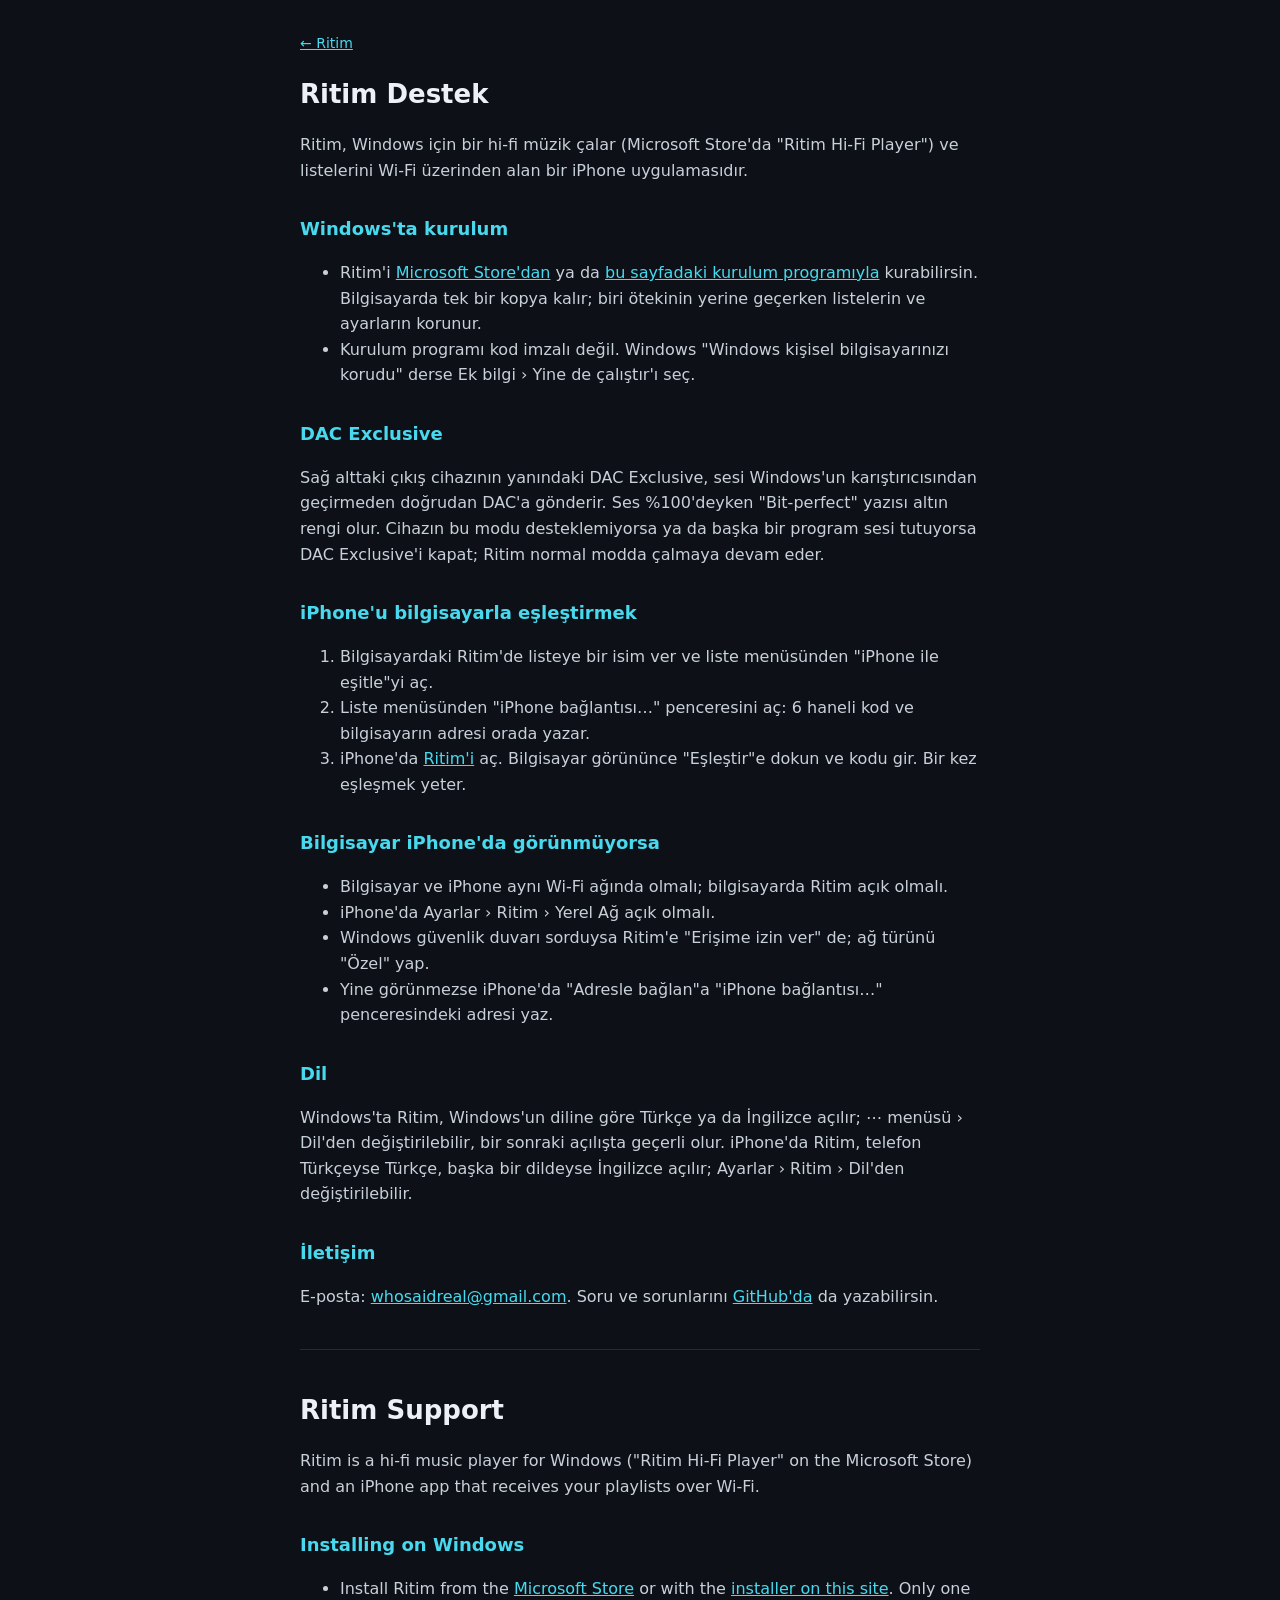
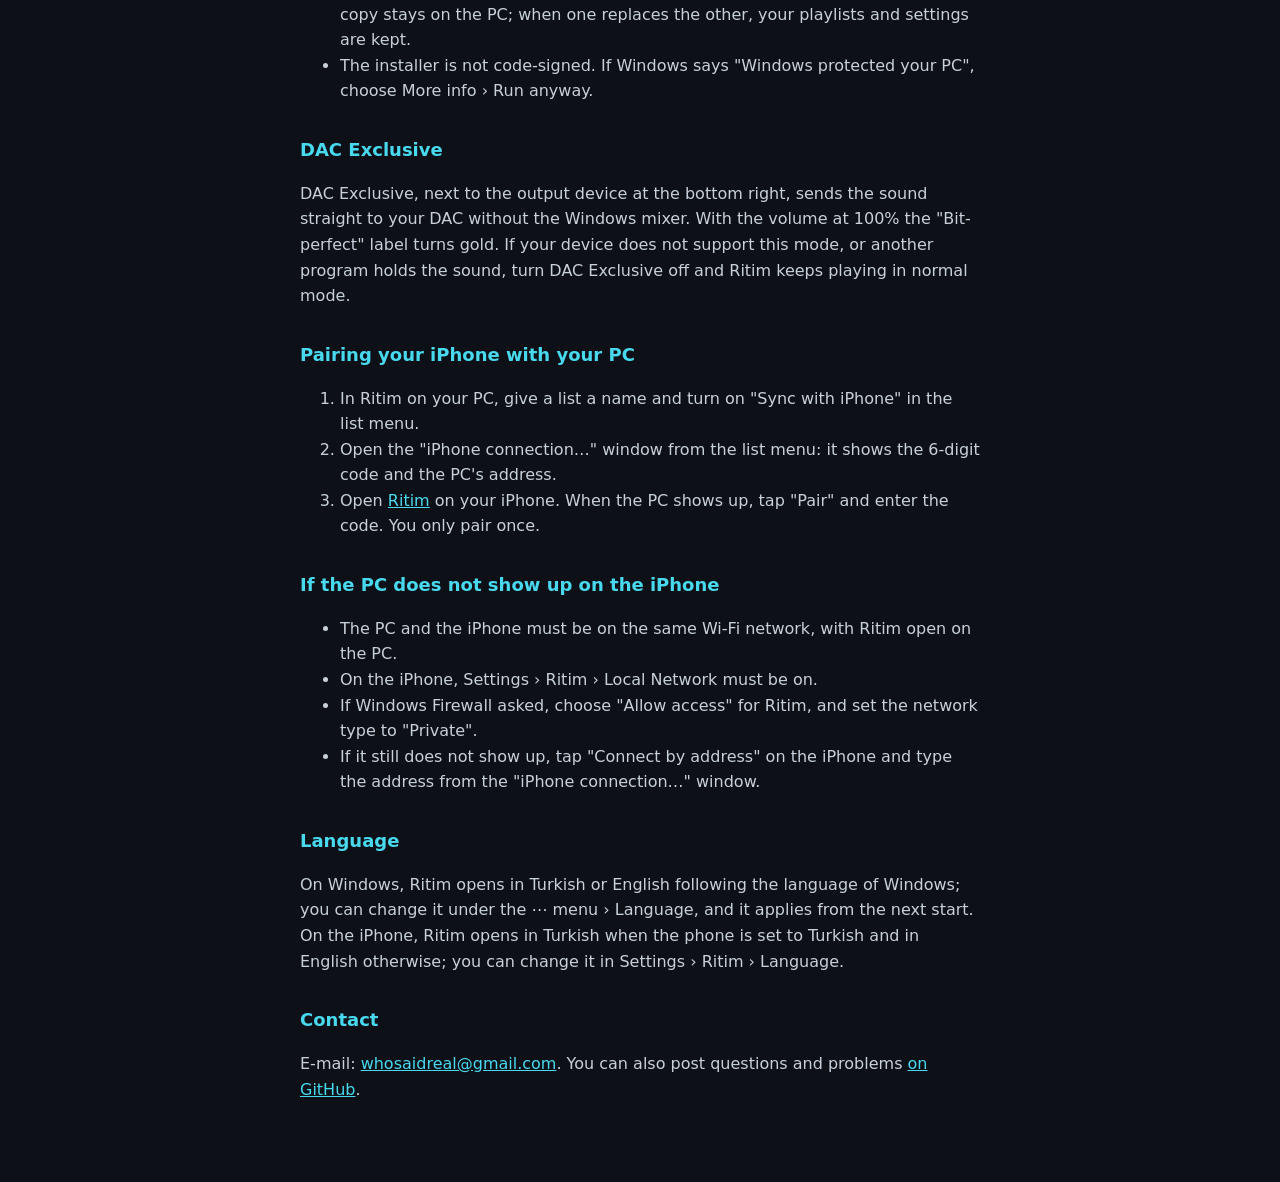
==== destek.html @ 0b858e05 "Ritim: giriş sayfası, destek, gizlilik" ====
<!doctype html>
<html lang="tr">
<head>
<meta charset="utf-8">
<meta name="viewport" content="width=device-width, initial-scale=1">
<title>Ritim Destek</title>
<style>
  body { margin: 0; background: #0d1117; color: #edf1f6; font: 16px/1.6 "Segoe UI", system-ui, sans-serif; }
  main { max-width: 680px; margin: 0 auto; padding: 32px 16px 64px; }
  h1 { font-size: 26px; margin: 0 0 4px; }
  h2 { font-size: 18px; margin: 32px 0 8px; color: #48d9ee; }
  p, li { color: #c8d0da; }
  hr { border: 0; border-top: 1px solid #222b38; margin: 40px 0; }
  a { color: #48d9ee; }
  .ust { margin: 0 0 20px; font-size: 14px; }
</style>
</head>
<body>
<main>
  <p class="ust"><a href="./">← Ritim</a></p>
  <h1>Ritim Destek</h1>
  <p>Ritim, Windows için bir hi-fi müzik çalar (Microsoft Store'da "Ritim Hi-Fi Player") ve listelerini Wi-Fi üzerinden alan bir iPhone uygulamasıdır.</p>

  <h2>Windows'ta kurulum</h2>
  <ul>
    <li>Ritim'i <a href="https://apps.microsoft.com/detail/9NR2T597168G">Microsoft Store'dan</a> ya da <a href="./">bu sayfadaki kurulum programıyla</a> kurabilirsin. Bilgisayarda tek bir kopya kalır; biri ötekinin yerine geçerken listelerin ve ayarların korunur.</li>
    <li>Kurulum programı kod imzalı değil. Windows "Windows kişisel bilgisayarınızı korudu" derse Ek bilgi › Yine de çalıştır'ı seç.</li>
  </ul>

  <h2>DAC Exclusive</h2>
  <p>Sağ alttaki çıkış cihazının yanındaki DAC Exclusive, sesi Windows'un karıştırıcısından geçirmeden doğrudan DAC'a gönderir. Ses %100'deyken "Bit-perfect" yazısı altın rengi olur. Cihazın bu modu desteklemiyorsa ya da başka bir program sesi tutuyorsa DAC Exclusive'i kapat; Ritim normal modda çalmaya devam eder.</p>

  <h2>iPhone'u bilgisayarla eşleştirmek</h2>
  <ol>
    <li>Bilgisayardaki Ritim'de listeye bir isim ver ve liste menüsünden "iPhone ile eşitle"yi aç.</li>
    <li>Liste menüsünden "iPhone bağlantısı…" penceresini aç: 6 haneli kod ve bilgisayarın adresi orada yazar.</li>
    <li>iPhone'da <a href="https://apps.apple.com/app/id6835273556">Ritim'i</a> aç. Bilgisayar görününce "Eşleştir"e dokun ve kodu gir. Bir kez eşleşmek yeter.</li>
  </ol>

  <h2>Bilgisayar iPhone'da görünmüyorsa</h2>
  <ul>
    <li>Bilgisayar ve iPhone aynı Wi-Fi ağında olmalı; bilgisayarda Ritim açık olmalı.</li>
    <li>iPhone'da Ayarlar › Ritim › Yerel Ağ açık olmalı.</li>
    <li>Windows güvenlik duvarı sorduysa Ritim'e "Erişime izin ver" de; ağ türünü "Özel" yap.</li>
    <li>Yine görünmezse iPhone'da "Adresle bağlan"a "iPhone bağlantısı…" penceresindeki adresi yaz.</li>
  </ul>

  <h2>Dil</h2>
  <p>Windows'ta Ritim, Windows'un diline göre Türkçe ya da İngilizce açılır; ⋯ menüsü › Dil'den değiştirilebilir, bir sonraki açılışta geçerli olur. iPhone'da Ritim, telefon Türkçeyse Türkçe, başka bir dildeyse İngilizce açılır; Ayarlar › Ritim › Dil'den değiştirilebilir.</p>

  <h2>İletişim</h2>
  <p>E-posta: <a href="mailto:whosaidreal@gmail.com">whosaidreal@gmail.com</a>. Soru ve sorunlarını <a href="https://github.com/whosaidreal/ritim-app/issues">GitHub'da</a> da yazabilirsin.</p>

  <hr>

  <h1>Ritim Support</h1>
  <p>Ritim is a hi-fi music player for Windows ("Ritim Hi-Fi Player" on the Microsoft Store) and an iPhone app that receives your playlists over Wi-Fi.</p>

  <h2>Installing on Windows</h2>
  <ul>
    <li>Install Ritim from the <a href="https://apps.microsoft.com/detail/9NR2T597168G">Microsoft Store</a> or with the <a href="./">installer on this site</a>. Only one copy stays on the PC; when one replaces the other, your playlists and settings are kept.</li>
    <li>The installer is not code-signed. If Windows says "Windows protected your PC", choose More info › Run anyway.</li>
  </ul>

  <h2>DAC Exclusive</h2>
  <p>DAC Exclusive, next to the output device at the bottom right, sends the sound straight to your DAC without the Windows mixer. With the volume at 100% the "Bit-perfect" label turns gold. If your device does not support this mode, or another program holds the sound, turn DAC Exclusive off and Ritim keeps playing in normal mode.</p>

  <h2>Pairing your iPhone with your PC</h2>
  <ol>
    <li>In Ritim on your PC, give a list a name and turn on "Sync with iPhone" in the list menu.</li>
    <li>Open the "iPhone connection…" window from the list menu: it shows the 6-digit code and the PC's address.</li>
    <li>Open <a href="https://apps.apple.com/app/id6835273556">Ritim</a> on your iPhone. When the PC shows up, tap "Pair" and enter the code. You only pair once.</li>
  </ol>

  <h2>If the PC does not show up on the iPhone</h2>
  <ul>
    <li>The PC and the iPhone must be on the same Wi-Fi network, with Ritim open on the PC.</li>
    <li>On the iPhone, Settings › Ritim › Local Network must be on.</li>
    <li>If Windows Firewall asked, choose "Allow access" for Ritim, and set the network type to "Private".</li>
    <li>If it still does not show up, tap "Connect by address" on the iPhone and type the address from the "iPhone connection…" window.</li>
  </ul>

  <h2>Language</h2>
  <p>On Windows, Ritim opens in Turkish or English following the language of Windows; you can change it under the ⋯ menu › Language, and it applies from the next start. On the iPhone, Ritim opens in Turkish when the phone is set to Turkish and in English otherwise; you can change it in Settings › Ritim › Language.</p>

  <h2>Contact</h2>
  <p>E-mail: <a href="mailto:whosaidreal@gmail.com">whosaidreal@gmail.com</a>. You can also post questions and problems <a href="https://github.com/whosaidreal/ritim-app/issues">on GitHub</a>.</p>
</main>
</body>
</html>
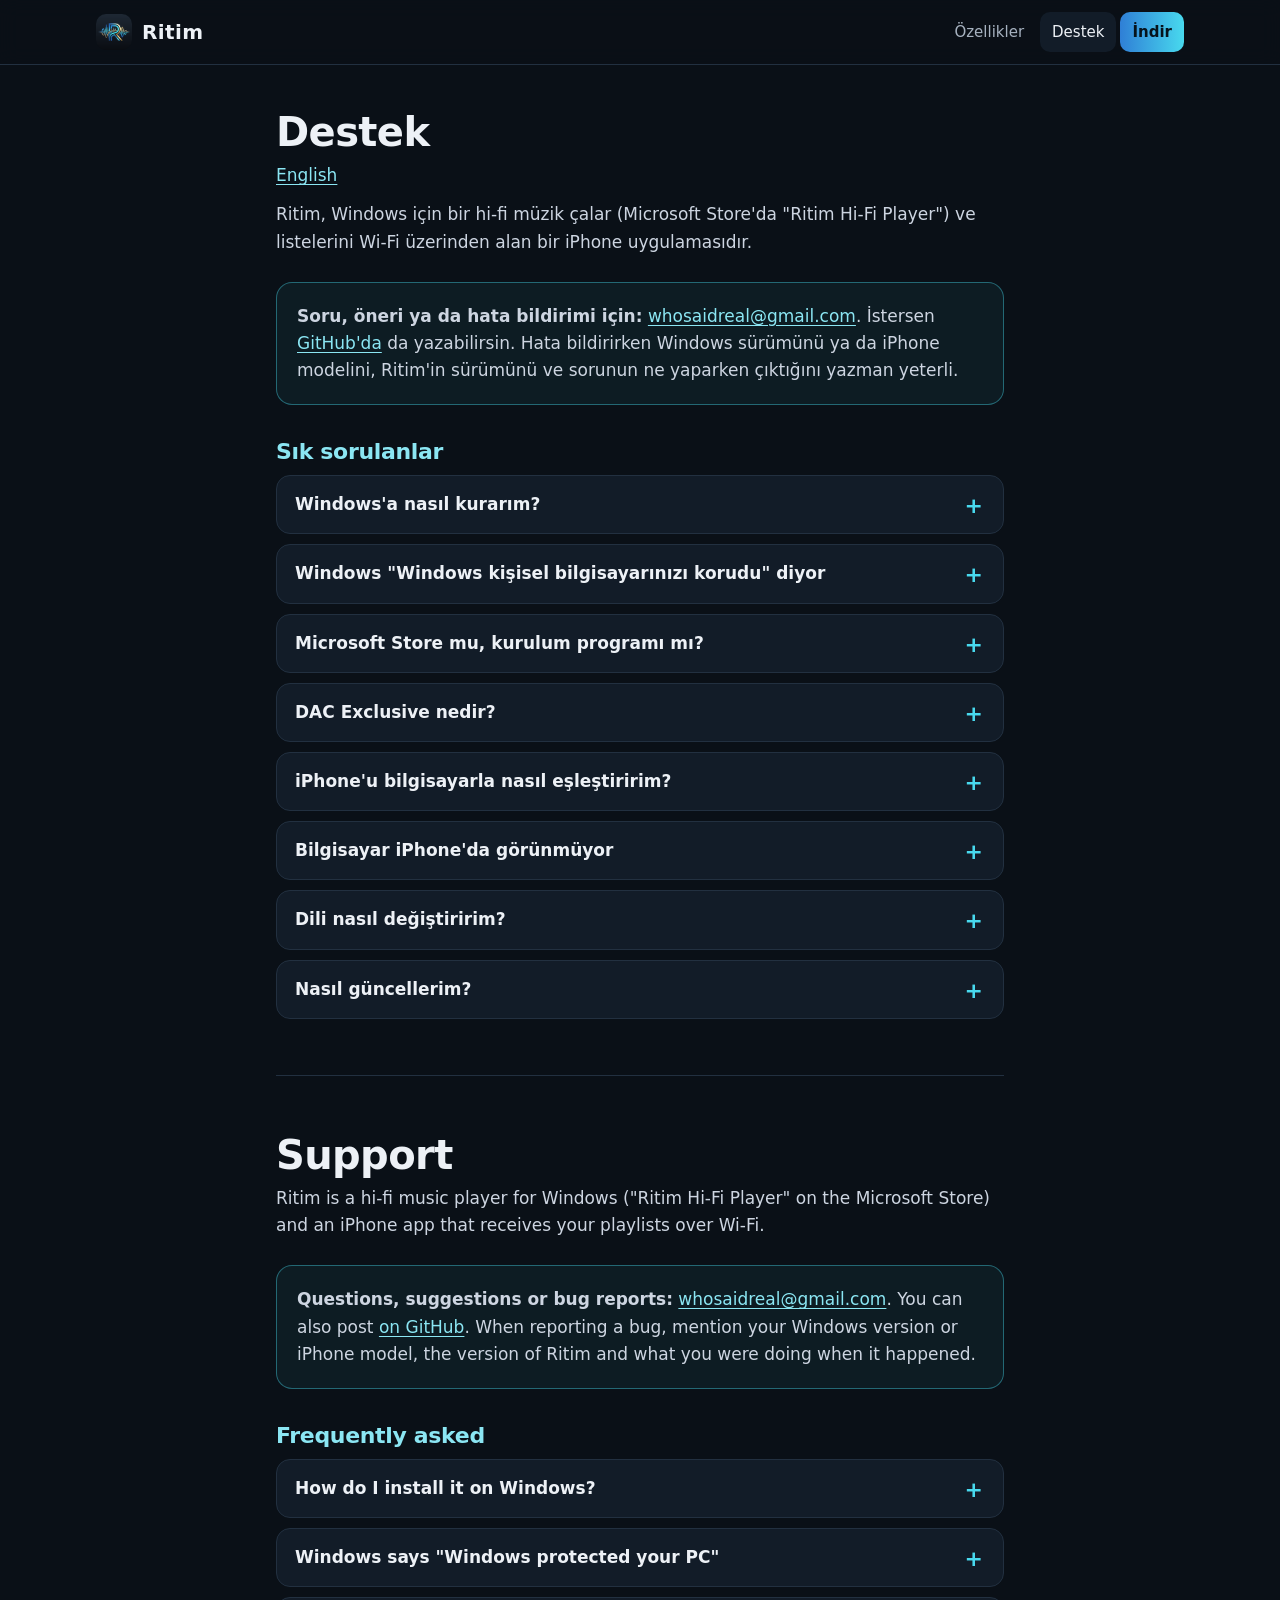
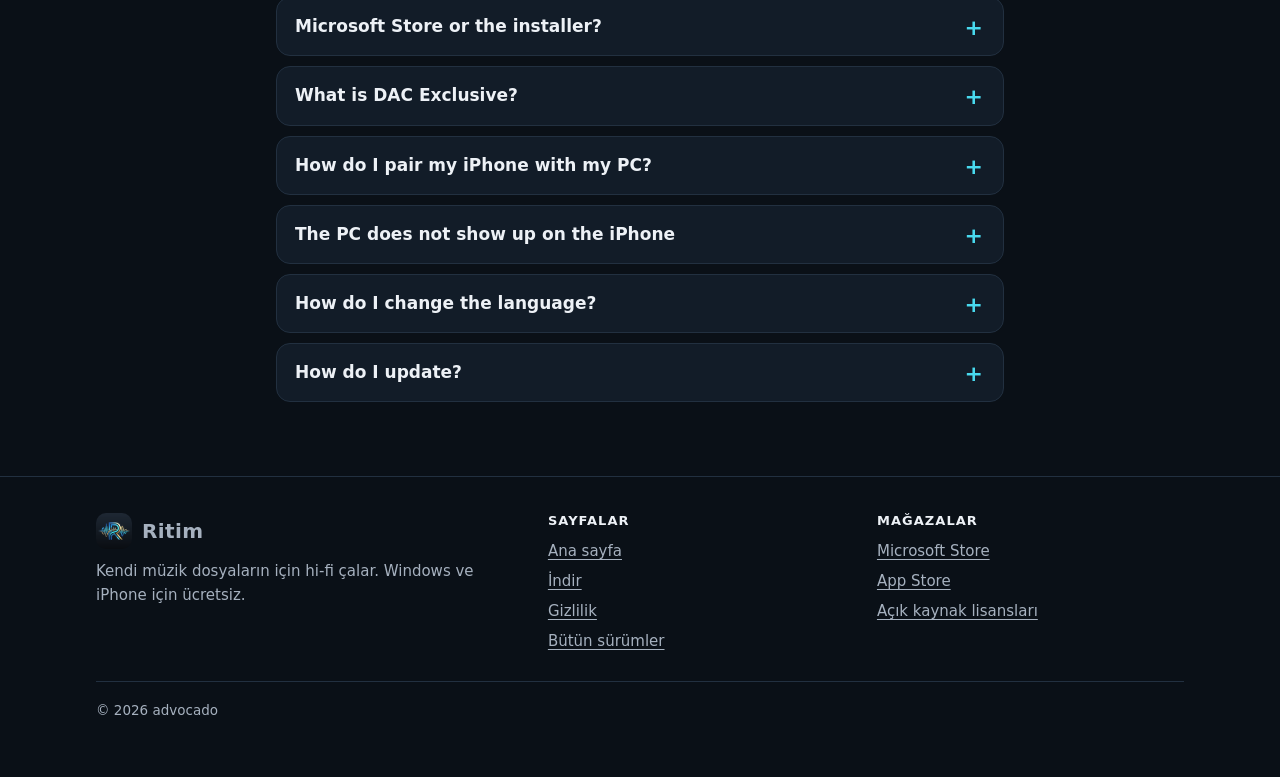
==== commit 3b9407b6: "Sayfalar yenilendi: ortak stil, indirme sayfası, ekran görüntüleri Academic PDFWorks'ün sitesiyle ay" ====
--- a/destek.html
+++ b/destek.html
@@ -3,88 +3,199 @@
 <head>
 <meta charset="utf-8">
 <meta name="viewport" content="width=device-width, initial-scale=1">
-<title>Ritim Destek</title>
-<style>
-  body { margin: 0; background: #0d1117; color: #edf1f6; font: 16px/1.6 "Segoe UI", system-ui, sans-serif; }
-  main { max-width: 680px; margin: 0 auto; padding: 32px 16px 64px; }
-  h1 { font-size: 26px; margin: 0 0 4px; }
-  h2 { font-size: 18px; margin: 32px 0 8px; color: #48d9ee; }
-  p, li { color: #c8d0da; }
-  hr { border: 0; border-top: 1px solid #222b38; margin: 40px 0; }
-  a { color: #48d9ee; }
-  .ust { margin: 0 0 20px; font-size: 14px; }
-</style>
+<title>Destek · Ritim</title>
+<meta name="description" content="Ritim için kurulum, DAC Exclusive, iPhone ile eşleştirme ve sık sorulanlar.">
+<meta name="theme-color" content="#0a1017">
+<link rel="icon" href="img/simge-32.png" sizes="32x32">
+<link rel="icon" href="img/simge-64.png" sizes="64x64">
+<link rel="apple-touch-icon" href="img/simge-180.png">
+<link rel="stylesheet" href="stil.css">
 </head>
 <body>
-<main>
-  <p class="ust"><a href="./">← Ritim</a></p>
-  <h1>Ritim Destek</h1>
-  <p>Ritim, Windows için bir hi-fi müzik çalar (Microsoft Store'da "Ritim Hi-Fi Player") ve listelerini Wi-Fi üzerinden alan bir iPhone uygulamasıdır.</p>
-
-  <h2>Windows'ta kurulum</h2>
-  <ul>
-    <li>Ritim'i <a href="https://apps.microsoft.com/detail/9NR2T597168G">Microsoft Store'dan</a> ya da <a href="./">bu sayfadaki kurulum programıyla</a> kurabilirsin. Bilgisayarda tek bir kopya kalır; biri ötekinin yerine geçerken listelerin ve ayarların korunur.</li>
-    <li>Kurulum programı kod imzalı değil. Windows "Windows kişisel bilgisayarınızı korudu" derse Ek bilgi › Yine de çalıştır'ı seç.</li>
-  </ul>
-
-  <h2>DAC Exclusive</h2>
-  <p>Sağ alttaki çıkış cihazının yanındaki DAC Exclusive, sesi Windows'un karıştırıcısından geçirmeden doğrudan DAC'a gönderir. Ses %100'deyken "Bit-perfect" yazısı altın rengi olur. Cihazın bu modu desteklemiyorsa ya da başka bir program sesi tutuyorsa DAC Exclusive'i kapat; Ritim normal modda çalmaya devam eder.</p>
-
-  <h2>iPhone'u bilgisayarla eşleştirmek</h2>
-  <ol>
-    <li>Bilgisayardaki Ritim'de listeye bir isim ver ve liste menüsünden "iPhone ile eşitle"yi aç.</li>
-    <li>Liste menüsünden "iPhone bağlantısı…" penceresini aç: 6 haneli kod ve bilgisayarın adresi orada yazar.</li>
-    <li>iPhone'da <a href="https://apps.apple.com/app/id6835273556">Ritim'i</a> aç. Bilgisayar görününce "Eşleştir"e dokun ve kodu gir. Bir kez eşleşmek yeter.</li>
-  </ol>
-
-  <h2>Bilgisayar iPhone'da görünmüyorsa</h2>
-  <ul>
-    <li>Bilgisayar ve iPhone aynı Wi-Fi ağında olmalı; bilgisayarda Ritim açık olmalı.</li>
-    <li>iPhone'da Ayarlar › Ritim › Yerel Ağ açık olmalı.</li>
-    <li>Windows güvenlik duvarı sorduysa Ritim'e "Erişime izin ver" de; ağ türünü "Özel" yap.</li>
-    <li>Yine görünmezse iPhone'da "Adresle bağlan"a "iPhone bağlantısı…" penceresindeki adresi yaz.</li>
-  </ul>
-
-  <h2>Dil</h2>
-  <p>Windows'ta Ritim, Windows'un diline göre Türkçe ya da İngilizce açılır; ⋯ menüsü › Dil'den değiştirilebilir, bir sonraki açılışta geçerli olur. iPhone'da Ritim, telefon Türkçeyse Türkçe, başka bir dildeyse İngilizce açılır; Ayarlar › Ritim › Dil'den değiştirilebilir.</p>
-
-  <h2>İletişim</h2>
-  <p>E-posta: <a href="mailto:whosaidreal@gmail.com">whosaidreal@gmail.com</a>. Soru ve sorunlarını <a href="https://github.com/whosaidreal/ritim-app/issues">GitHub'da</a> da yazabilirsin.</p>
+<header class="ust">
+  <div class="kap">
+    <a class="marka" href="./"><img src="img/simge-64.png" alt="" width="36" height="36"><span>Ritim</span></a>
+    <nav aria-label="Ana menü">
+      <a class="genis" href="./#ozellikler">Özellikler</a>
+      <a href="destek.html" aria-current="page">Destek</a>
+      <a class="indir-kisa" href="indir.html">İndir</a>
+    </nav>
+  </div>
+</header>
+
+<main class="kap yazi-sayfasi">
+  <h1>Destek</h1>
+  <p class="soluk"><a href="#en">English</a></p>
+  <p>Ritim, Windows için bir hi-fi müzik çalar (Microsoft Store'da "Ritim Hi-Fi Player") ve listelerini Wi-Fi üzerinden
+    alan bir iPhone uygulamasıdır.</p>
+
+  <div class="iletisim" id="iletisim">
+    <p><b>Soru, öneri ya da hata bildirimi için:</b> <a href="mailto:whosaidreal@gmail.com">whosaidreal@gmail.com</a>.
+      İstersen <a href="https://github.com/whosaidreal/ritim-app/issues">GitHub'da</a> da yazabilirsin. Hata bildirirken
+      Windows sürümünü ya da iPhone modelini, Ritim'in sürümünü ve sorunun ne yaparken çıktığını yazman yeterli.</p>
+  </div>
+
+  <h2>Sık sorulanlar</h2>
+
+  <details>
+    <summary>Windows'a nasıl kurarım?</summary>
+    <p><a href="indir.html">İndirme sayfasından</a> kurulum programını indirip çift tıkla ya da Ritim'i
+      <a href="https://apps.microsoft.com/detail/9NR2T597168G">Microsoft Store'dan</a> kur. Yönetici izni gerekmez; Ritim
+      Başlat menüsüne ve masaüstüne eklenir. Bilgisayarda tek bir kopya kalır; biri ötekinin yerine geçerken listelerin ve
+      ayarların korunur.</p>
+  </details>
+  <details>
+    <summary>Windows "Windows kişisel bilgisayarınızı korudu" diyor</summary>
+    <p>Kurulum programı kod imzalı değil; Windows tanımadığı programlarda bu uyarıyı gösterir. Önce <b>Ek bilgi</b>'yi,
+      sonra <b>Yine de çalıştır</b>'ı seç. Her sürümün SHA-256 özeti
+      <a href="https://github.com/whosaidreal/ritim-app/releases">sürüm notunda</a> yazar. Microsoft Store sürümü bu
+      uyarıyı göstermez.</p>
+  </details>
+  <details>
+    <summary>Microsoft Store mu, kurulum programı mı?</summary>
+    <p>İkisi de aynı program. Microsoft Store sürümü kendiliğinden güncellenir ve uyarı göstermez. Kurulum programı Store
+      kullanmayanlar için; Denetim Masası'ndan ya da Ayarlar › Uygulamalar'dan kaldırılır. Bilgisayarda tek bir Ritim
+      kalır: kurulum programı Store sürümünü bulursa onun yerine geçmeyi önerir. Store sürümü de kurulum programıyla
+      yüklenmiş bir kopya bulursa onu kaldırmayı önerir; "Kalsın" dersen bir daha sormaz. Taşınabilir sürüm kurulmadan,
+      tek dosya olarak çalışır.</p>
+  </details>
+  <details>
+    <summary>DAC Exclusive nedir?</summary>
+    <p>Sağ alttaki çıkış cihazının yanındaki DAC Exclusive, sesi Windows'un karıştırıcısından geçirmeden doğrudan DAC'a
+      gönderir. Ses %100'deyken "Bit-perfect" yazısı altın rengi olur. Cihazın bu modu desteklemiyorsa ya da başka bir
+      program sesi tutuyorsa DAC Exclusive'i kapat; Ritim normal modda çalmaya devam eder.</p>
+  </details>
+  <details>
+    <summary>iPhone'u bilgisayarla nasıl eşleştiririm?</summary>
+    <ol>
+      <li>Bilgisayardaki Ritim'de listeye bir isim ver ve liste menüsünden "iPhone ile eşitle"yi aç.</li>
+      <li>Liste menüsünden "iPhone bağlantısı…" penceresini aç: 6 haneli kod ve bilgisayarın adresi orada yazar.</li>
+      <li>iPhone'da <a href="https://apps.apple.com/app/id6835273556">Ritim'i</a> aç. Bilgisayar görününce "Eşleştir"e
+        dokun ve kodu gir. Bir kez eşleşmek yeter.</li>
+    </ol>
+  </details>
+  <details>
+    <summary>Bilgisayar iPhone'da görünmüyor</summary>
+    <ul>
+      <li>Bilgisayar ve iPhone aynı Wi-Fi ağında olmalı; bilgisayarda Ritim açık olmalı.</li>
+      <li>iPhone'da Ayarlar › Ritim › Yerel Ağ açık olmalı.</li>
+      <li>Windows güvenlik duvarı sorduysa Ritim'e "Erişime izin ver" de; ağ türünü "Özel" yap.</li>
+      <li>Yine görünmezse iPhone'da "Adresle bağlan"a "iPhone bağlantısı…" penceresindeki adresi yaz.</li>
+    </ul>
+  </details>
+  <details>
+    <summary>Dili nasıl değiştiririm?</summary>
+    <p>Windows'ta Ritim, Windows'un diline göre Türkçe ya da İngilizce açılır; ⋯ menüsü › Dil'den değiştirilebilir, bir
+      sonraki açılışta geçerli olur. iPhone'da Ritim, telefon Türkçeyse Türkçe, başka bir dildeyse İngilizce açılır;
+      Ayarlar › Ritim › Dil'den değiştirilebilir.</p>
+  </details>
+  <details>
+    <summary>Nasıl güncellerim?</summary>
+    <p>Yeni sürüm çıkınca <a href="indir.html">indirme sayfasından</a> indirip kurman yeterli; listelerin ve ayarların
+      korunur. Microsoft Store ve App Store sürümleri kendiliğinden güncellenir.</p>
+  </details>
 
   <hr>
 
-  <h1>Ritim Support</h1>
-  <p>Ritim is a hi-fi music player for Windows ("Ritim Hi-Fi Player" on the Microsoft Store) and an iPhone app that receives your playlists over Wi-Fi.</p>
-
-  <h2>Installing on Windows</h2>
-  <ul>
-    <li>Install Ritim from the <a href="https://apps.microsoft.com/detail/9NR2T597168G">Microsoft Store</a> or with the <a href="./">installer on this site</a>. Only one copy stays on the PC; when one replaces the other, your playlists and settings are kept.</li>
-    <li>The installer is not code-signed. If Windows says "Windows protected your PC", choose More info › Run anyway.</li>
-  </ul>
-
-  <h2>DAC Exclusive</h2>
-  <p>DAC Exclusive, next to the output device at the bottom right, sends the sound straight to your DAC without the Windows mixer. With the volume at 100% the "Bit-perfect" label turns gold. If your device does not support this mode, or another program holds the sound, turn DAC Exclusive off and Ritim keeps playing in normal mode.</p>
-
-  <h2>Pairing your iPhone with your PC</h2>
-  <ol>
-    <li>In Ritim on your PC, give a list a name and turn on "Sync with iPhone" in the list menu.</li>
-    <li>Open the "iPhone connection…" window from the list menu: it shows the 6-digit code and the PC's address.</li>
-    <li>Open <a href="https://apps.apple.com/app/id6835273556">Ritim</a> on your iPhone. When the PC shows up, tap "Pair" and enter the code. You only pair once.</li>
-  </ol>
-
-  <h2>If the PC does not show up on the iPhone</h2>
-  <ul>
-    <li>The PC and the iPhone must be on the same Wi-Fi network, with Ritim open on the PC.</li>
-    <li>On the iPhone, Settings › Ritim › Local Network must be on.</li>
-    <li>If Windows Firewall asked, choose "Allow access" for Ritim, and set the network type to "Private".</li>
-    <li>If it still does not show up, tap "Connect by address" on the iPhone and type the address from the "iPhone connection…" window.</li>
-  </ul>
-
-  <h2>Language</h2>
-  <p>On Windows, Ritim opens in Turkish or English following the language of Windows; you can change it under the ⋯ menu › Language, and it applies from the next start. On the iPhone, Ritim opens in Turkish when the phone is set to Turkish and in English otherwise; you can change it in Settings › Ritim › Language.</p>
-
-  <h2>Contact</h2>
-  <p>E-mail: <a href="mailto:whosaidreal@gmail.com">whosaidreal@gmail.com</a>. You can also post questions and problems <a href="https://github.com/whosaidreal/ritim-app/issues">on GitHub</a>.</p>
+  <section id="en" lang="en">
+    <h1>Support</h1>
+    <p>Ritim is a hi-fi music player for Windows ("Ritim Hi-Fi Player" on the Microsoft Store) and an iPhone app that
+      receives your playlists over Wi-Fi.</p>
+
+    <div class="iletisim">
+      <p><b>Questions, suggestions or bug reports:</b> <a href="mailto:whosaidreal@gmail.com">whosaidreal@gmail.com</a>.
+        You can also post <a href="https://github.com/whosaidreal/ritim-app/issues">on GitHub</a>. When reporting a bug,
+        mention your Windows version or iPhone model, the version of Ritim and what you were doing when it happened.</p>
+    </div>
+
+    <h2>Frequently asked</h2>
+
+    <details>
+      <summary>How do I install it on Windows?</summary>
+      <p>Download the installer from the <a href="indir.html">download page</a> and double-click it, or get Ritim from the
+        <a href="https://apps.microsoft.com/detail/9NR2T597168G">Microsoft Store</a>. No administrator rights are needed;
+        Ritim is added to the Start menu and the desktop. Only one copy stays on the PC; when one replaces the other, your
+        playlists and settings are kept.</p>
+    </details>
+    <details>
+      <summary>Windows says "Windows protected your PC"</summary>
+      <p>The installer is not code-signed, so Windows shows this warning for a program it does not know. Choose
+        <b>More info</b>, then <b>Run anyway</b>. Each release lists the SHA-256 of its files in its
+        <a href="https://github.com/whosaidreal/ritim-app/releases">release notes</a>. The Microsoft Store version does not
+        show this warning.</p>
+    </details>
+    <details>
+      <summary>Microsoft Store or the installer?</summary>
+      <p>Both are the same program. The Microsoft Store version updates itself and shows no warning. The installer is for
+        those who do not use the Store; it is removed from Control Panel or Settings › Apps. Only one copy of Ritim stays on
+        the PC: the installer offers to replace the Store version, and the Store version offers to remove a copy installed
+        with the installer; if you choose "Keep it", it does not ask again. The portable version runs as a single file,
+        without installing.</p>
+    </details>
+    <details>
+      <summary>What is DAC Exclusive?</summary>
+      <p>DAC Exclusive, next to the output device at the bottom right, sends the sound straight to your DAC without the
+        Windows mixer. With the volume at 100% the "Bit-perfect" label turns gold. If your device does not support this
+        mode, or another program holds the sound, turn DAC Exclusive off and Ritim keeps playing in normal mode.</p>
+    </details>
+    <details>
+      <summary>How do I pair my iPhone with my PC?</summary>
+      <ol>
+        <li>In Ritim on your PC, give a list a name and turn on "Sync with iPhone" in the list menu.</li>
+        <li>Open the "iPhone connection…" window from the list menu: it shows the 6-digit code and the PC's address.</li>
+        <li>Open <a href="https://apps.apple.com/app/id6835273556">Ritim</a> on your iPhone. When the PC shows up, tap
+          "Pair" and enter the code. You only pair once.</li>
+      </ol>
+    </details>
+    <details>
+      <summary>The PC does not show up on the iPhone</summary>
+      <ul>
+        <li>The PC and the iPhone must be on the same Wi-Fi network, with Ritim open on the PC.</li>
+        <li>On the iPhone, Settings › Ritim › Local Network must be on.</li>
+        <li>If Windows Firewall asked, choose "Allow access" for Ritim, and set the network type to "Private".</li>
+        <li>If it still does not show up, tap "Connect by address" on the iPhone and type the address from the "iPhone
+          connection…" window.</li>
+      </ul>
+    </details>
+    <details>
+      <summary>How do I change the language?</summary>
+      <p>On Windows, Ritim opens in Turkish or English following the language of Windows; you can change it under the ⋯
+        menu › Language, and it applies from the next start. On the iPhone, Ritim opens in Turkish when the phone is set
+        to Turkish and in English otherwise; you can change it in Settings › Ritim › Language.</p>
+    </details>
+    <details>
+      <summary>How do I update?</summary>
+      <p>When a new version is out, download and install it from the <a href="indir.html">download page</a>; your
+        playlists and settings are kept. The Microsoft Store and App Store versions update themselves.</p>
+    </details>
+  </section>
 </main>
+
+<footer class="alt-bilgi">
+  <div class="kap">
+    <div>
+      <a class="marka" href="./"><img src="img/simge-64.png" alt="" width="36" height="36"><span>Ritim</span></a>
+      <p class="tanim">Kendi müzik dosyaların için hi-fi çalar. Windows ve iPhone için ücretsiz.</p>
+    </div>
+    <div>
+      <h3>Sayfalar</h3>
+      <ul>
+        <li><a href="./">Ana sayfa</a></li>
+        <li><a href="indir.html">İndir</a></li>
+        <li><a href="gizlilik.html">Gizlilik</a></li>
+        <li><a href="https://github.com/whosaidreal/ritim-app/releases">Bütün sürümler</a></li>
+      </ul>
+    </div>
+    <div>
+      <h3>Mağazalar</h3>
+      <ul>
+        <li><a href="https://apps.microsoft.com/detail/9NR2T597168G">Microsoft Store</a></li>
+        <li><a href="https://apps.apple.com/app/id6835273556">App Store</a></li>
+        <li><a href="https://github.com/whosaidreal/ritim-app/blob/main/THIRD_PARTY_NOTICES.txt">Açık kaynak lisansları</a></li>
+      </ul>
+    </div>
+    <p class="yasal">© 2026 advocado</p>
+  </div>
+</footer>
 </body>
 </html>
--- a/stil.css
+++ b/stil.css
@@ -0,0 +1,202 @@
+/* Ritim tanıtım sitesi: bütün sayfaların ortak stili. Renkler uygulamadan: lacivert zemin, camgöbeği-mavi vurgu,
+   logodaki altın. Düzen Academic PDFWorks'ün sitesiyle aynı aileden. */
+:root {
+  --zemin: #0a1017;
+  --zemin-2: #0e1620;
+  --kart: #121c28;
+  --kenar: #223040;
+  --yazi: #edf1f6;
+  --soluk: #a6b1bf;
+  --camgobegi: #48d9ee;
+  --camgobegi-acik: #8be6f3;
+  --mavi: #2f7fd6;
+  --altin: #d8bd7d;
+  --altin-acik: #ecd9a8;
+  --yesil: #34c27a;
+  --vurgu: linear-gradient(90deg, #2f7fd6, #48d9ee);
+  --baslik: "Segoe UI Variable Display", "Segoe UI", system-ui, -apple-system, "Helvetica Neue", Arial, sans-serif;
+  --govde: system-ui, -apple-system, "Segoe UI", Roboto, "Helvetica Neue", Arial, sans-serif;
+  color-scheme: dark;
+}
+* { box-sizing: border-box; }
+html { scroll-behavior: smooth; }
+@media (prefers-reduced-motion: reduce) { html { scroll-behavior: auto; } }
+body { margin: 0; background: var(--zemin); color: var(--yazi); font: 17px/1.6 var(--govde);
+       -webkit-text-size-adjust: 100%; }
+img { max-width: 100%; height: auto; display: block; }
+a { color: var(--camgobegi-acik); text-underline-offset: 3px; }
+a:hover { color: #fff; }
+:focus-visible { outline: 2px solid var(--camgobegi); outline-offset: 3px; border-radius: 6px; }
+h1, h2, h3 { font-family: var(--baslik); font-weight: 700; line-height: 1.18; letter-spacing: -0.015em; margin: 0; }
+p { margin: 0 0 12px; }
+.kap { max-width: 1120px; margin: 0 auto; padding: 0 16px; }
+.soluk { color: var(--soluk); }
+
+/* üst çubuk */
+.ust { border-bottom: 1px solid var(--kenar); background: rgba(10, 16, 23, 0.9); position: sticky; top: 0; z-index: 10;
+       -webkit-backdrop-filter: blur(10px); backdrop-filter: blur(10px); }
+.ust .kap { display: flex; align-items: center; justify-content: space-between; gap: 12px; height: 64px; }
+.marka { display: flex; align-items: center; gap: 10px; color: var(--yazi); text-decoration: none; font-family: var(--baslik);
+         font-weight: 700; font-size: 20px; letter-spacing: 0.02em; white-space: nowrap; }
+.marka img { width: 36px; height: 36px; border-radius: 10px; }
+.ust nav { display: flex; align-items: center; gap: 4px; }
+.ust nav a { color: var(--soluk); text-decoration: none; font-size: 15px; padding: 8px 12px; border-radius: 10px; }
+.ust nav a:hover, .ust nav a[aria-current] { color: var(--yazi); background: var(--kart); }
+.ust nav a.indir-kisa { color: #06131c; background: var(--vurgu); font-weight: 650; }
+@media (max-width: 560px) { .ust nav .genis { display: none; } .ust nav a { padding: 8px 10px; } }
+@media (max-width: 420px) { .ust nav a:not(.indir-kisa) { display: none; } }
+
+/* düğmeler */
+.dugme { display: inline-flex; align-items: center; justify-content: center; gap: 10px; padding: 14px 24px;
+         border-radius: 14px; font-weight: 650; font-size: 17px; text-decoration: none; line-height: 1.2;
+         color: #06131c; background: var(--vurgu); box-shadow: 0 8px 26px rgba(72, 217, 238, 0.22); }
+.dugme:hover { color: #06131c; filter: brightness(1.08); }
+.dugme.ikincil { color: var(--yazi); background: transparent; border: 1px solid var(--kenar); box-shadow: none; }
+.dugme.ikincil:hover { background: var(--kart); color: #fff; }
+.dugme svg { width: 20px; height: 20px; flex: none; }
+
+/* giriş */
+.giris { padding: 64px 0 40px;
+         background: radial-gradient(900px 480px at 82% 6%, rgba(47, 127, 214, 0.26), transparent 62%),
+                     radial-gradient(700px 380px at 8% 90%, rgba(72, 217, 238, 0.10), transparent 60%),
+                     radial-gradient(600px 300px at 100% 100%, rgba(216, 189, 125, 0.08), transparent 60%); }
+.giris .kap { display: grid; grid-template-columns: 1fr; gap: 40px; align-items: center; }
+@media (min-width: 940px) { .giris .kap { grid-template-columns: 0.9fr 1.1fr; } }
+.etiket { display: inline-block; font-size: 13px; letter-spacing: 0.2em; text-transform: uppercase; color: var(--camgobegi);
+          font-weight: 700; margin-bottom: 16px; }
+.giris h1 { font-size: clamp(38px, 5.4vw, 60px); margin-bottom: 18px; }
+.giris h1 em { font-style: normal; white-space: nowrap; background: linear-gradient(90deg, var(--camgobegi), var(--altin));
+               -webkit-background-clip: text; background-clip: text; color: transparent; }
+.giris p.alt { font-size: 19px; color: #c9d3df; max-width: 33em; margin-bottom: 26px; }
+.dugmeler { display: flex; flex-wrap: wrap; gap: 12px; }
+.guven { display: flex; flex-wrap: wrap; gap: 8px 18px; margin-top: 22px; font-size: 15px; color: var(--soluk); padding: 0;
+         list-style: none; }
+.guven li::before { content: "✓"; color: var(--yesil); font-weight: 700; margin-right: 7px; }
+.vitrin { position: relative; padding-bottom: 36px; }
+.vitrin .pc { border-radius: 14px; border: 1px solid var(--kenar); box-shadow: 0 30px 70px rgba(0, 0, 0, 0.55); }
+.vitrin .telefon { position: absolute; right: -6px; bottom: 0; width: 24%; min-width: 104px; border-radius: 22px;
+                   border: 5px solid #18222f; box-shadow: 0 24px 50px rgba(0, 0, 0, 0.6); background: #000; }
+
+/* bölümler */
+.bolum { padding: 64px 0; }
+.bolum.koyu { background: var(--zemin-2); border-top: 1px solid var(--kenar); border-bottom: 1px solid var(--kenar); }
+.bolum-baslik { text-align: center; max-width: 640px; margin: 0 auto 36px; }
+.bolum-baslik h2 { font-size: clamp(28px, 3.6vw, 38px); margin-bottom: 10px; }
+.bolum-baslik p { color: var(--soluk); margin: 0; }
+.cizgi { width: 110px; height: 2px; margin: 14px auto 0;
+         background: linear-gradient(90deg, transparent, var(--camgobegi), var(--altin), transparent); }
+
+.izgara { display: grid; grid-template-columns: repeat(auto-fit, minmax(290px, 1fr)); gap: 20px; }
+.kart { background: var(--kart); border: 1px solid var(--kenar); border-radius: 18px; overflow: hidden; display: flex;
+        flex-direction: column; }
+.kart img { width: 100%; aspect-ratio: 720 / 740; object-fit: cover; object-position: top; border-bottom: 1px solid var(--kenar); }
+@media (max-width: 600px) { .kart img { aspect-ratio: 720 / 500; } }
+.kart .metin { padding: 18px 20px 20px; }
+.kart .tur { display: block; font-size: 12px; letter-spacing: 0.16em; text-transform: uppercase; color: var(--camgobegi);
+             font-weight: 700; margin-bottom: 6px; }
+.kart h3 { font-size: 21px; margin-bottom: 6px; }
+.kart p { color: var(--soluk); font-size: 16px; margin: 0; }
+.dipnot { text-align: center; color: var(--soluk); font-size: 14.5px; margin: 24px auto 0; max-width: 46em; }
+
+.ilkeler { display: grid; grid-template-columns: repeat(auto-fit, minmax(240px, 1fr)); gap: 20px; }
+.ilke { padding: 22px; border-radius: 16px; border: 1px solid var(--kenar); background: var(--kart); }
+.ilke svg { width: 30px; height: 30px; color: var(--camgobegi); margin-bottom: 10px; }
+.ilke h3 { font-size: 19px; margin-bottom: 6px; }
+.ilke p { color: var(--soluk); font-size: 16px; margin: 0; }
+
+.cagri { text-align: center; padding: 56px 16px; }
+.cagri h2 { font-size: clamp(26px, 3.4vw, 34px); margin-bottom: 10px; }
+.cagri p { color: var(--soluk); margin-bottom: 22px; }
+
+/* indirme sayfası */
+.indir-ust { text-align: center; padding: 56px 0 28px;
+             background: radial-gradient(900px 420px at 50% 0%, rgba(47, 127, 214, 0.3), transparent 65%); }
+.indir-ust img { width: 88px; height: 88px; border-radius: 22px; margin: 0 auto 18px; box-shadow: 0 16px 40px rgba(0, 0, 0, 0.5); }
+.indir-ust h1 { font-size: clamp(30px, 4.4vw, 44px); margin-bottom: 10px; }
+.indir-ust p { color: var(--soluk); margin: 0; }
+.platform-bolumu { padding-top: 28px; }
+.platformlar { display: grid; grid-template-columns: 1fr; gap: 20px; max-width: 900px; margin: 0 auto; }
+@media (min-width: 780px) { .platformlar { grid-template-columns: 1fr 1fr; } }
+.platform { position: relative; background: var(--kart); border: 1px solid var(--kenar); border-radius: 22px; padding: 26px; }
+.platform .bas { display: flex; align-items: center; gap: 14px; margin-bottom: 20px; }
+.platform .bas svg { width: 42px; height: 42px; color: var(--camgobegi-acik); flex: none; }
+.platform h2 { font-size: 26px; }
+.platform .bas p { margin: 2px 0 0; font-size: 15px; color: var(--soluk); }
+.platform .dugme { width: 100%; padding: 16px 20px; flex-direction: column; gap: 2px; }
+.platform .dugme .ust-satir { display: inline-flex; align-items: center; gap: 10px; font-size: 19px; }
+.platform .dugme small { font-weight: 500; font-size: 14px; opacity: 0.85; }
+.secenekler { list-style: none; padding: 0; margin: 18px 0 0; border-top: 1px solid var(--kenar); }
+.secenekler li { display: flex; justify-content: space-between; align-items: center; gap: 12px; padding: 13px 2px;
+                 border-bottom: 1px solid var(--kenar); font-size: 15px; }
+.secenekler li:last-child { border-bottom: 0; padding-bottom: 0; }
+.secenekler .ad { color: var(--yazi); }
+.secenekler a { white-space: nowrap; }
+.secenekler .ad small { display: block; color: var(--soluk); font-size: 13.5px; }
+.sizin { display: none; position: absolute; top: -12px; right: 20px; font-size: 12.5px; font-weight: 700;
+         color: #062b17; background: var(--yesil); border-radius: 999px; padding: 4px 12px; }
+html[data-cihaz="windows"] .platform.windows .sizin, html[data-cihaz="iphone"] .platform.iphone .sizin { display: inline-block; }
+html[data-cihaz="windows"] .platform.windows, html[data-cihaz="iphone"] .platform.iphone { border-color: rgba(72, 217, 238, 0.55); }
+html[data-cihaz="iphone"] .platform.iphone { order: -1; }
+.baska-cihaz { display: none; text-align: center; color: var(--soluk); font-size: 15px; margin: 18px auto 0; }
+html[data-cihaz="diger"] .baska-cihaz { display: block; }
+
+.adimlar { display: grid; grid-template-columns: 1fr; gap: 20px; }
+@media (min-width: 860px) { .adimlar { grid-template-columns: repeat(3, 1fr); } }
+.adim { background: var(--kart); border: 1px solid var(--kenar); border-radius: 18px; padding: 22px; }
+.adim .no { width: 34px; height: 34px; border-radius: 50%; display: grid; place-items: center; font-weight: 700;
+            color: #06131c; background: var(--vurgu); margin-bottom: 12px; }
+.adim h3 { font-size: 20px; margin-bottom: 6px; }
+.adim p { color: var(--soluk); font-size: 16px; margin: 0; }
+.adim b { color: var(--yazi); }
+/* Windows uyarısının sade çizimi (gerçek pencerenin kopyası değil) */
+.uyari-cizim { margin-top: 16px; border-radius: 10px; background: #1f5fa8; color: #fff; padding: 14px 14px 12px; font-size: 13.5px;
+               line-height: 1.4; box-shadow: 0 10px 26px rgba(0, 0, 0, 0.35); }
+.uyari-cizim .b { font-size: 15.5px; font-weight: 600; margin-bottom: 6px; }
+.uyari-cizim .link { text-decoration: underline; display: inline-block; margin-top: 6px; }
+.uyari-cizim .dugmeler { justify-content: flex-end; align-items: center; margin-top: 12px; gap: 8px; }
+.uyari-cizim .d { border: 1px solid rgba(255, 255, 255, 0.7); padding: 4px 12px; border-radius: 4px; font-size: 13px; }
+.uyari-cizim .isaret { outline: 2px solid var(--altin-acik); outline-offset: 2px; border-radius: 3px; }
+.uyari-cizim .sira { display: inline-grid; place-items: center; width: 20px; height: 20px; border-radius: 50%;
+                     background: var(--altin); color: #1b1404; font-size: 12px; font-weight: 700; margin-right: 6px;
+                     vertical-align: middle; }
+.notlar { max-width: 900px; margin: 0 auto; display: grid; gap: 12px; padding: 0 16px; }
+.not { display: flex; gap: 12px; align-items: flex-start; border: 1px solid var(--kenar); background: var(--kart);
+       border-radius: 14px; padding: 14px 16px; font-size: 15.5px; color: var(--soluk); }
+.not svg { width: 22px; height: 22px; flex: none; color: var(--camgobegi); margin-top: 2px; }
+.not p { margin: 0; }
+.not b { color: var(--yazi); }
+
+/* metin sayfaları (destek, gizlilik) */
+.yazi-sayfasi { max-width: 760px; padding-top: 44px; padding-bottom: 64px; }
+.yazi-sayfasi h1 { font-size: clamp(30px, 4vw, 40px); margin-bottom: 6px; }
+.yazi-sayfasi h2 { font-size: 22px; margin: 34px 0 10px; color: var(--camgobegi-acik); }
+.yazi-sayfasi p, .yazi-sayfasi li { color: #cdd5e1; }
+.yazi-sayfasi ul, .yazi-sayfasi ol { padding-left: 22px; }
+.yazi-sayfasi li { margin-bottom: 6px; }
+.yazi-sayfasi hr { border: 0; border-top: 1px solid var(--kenar); margin: 56px 0; }
+.tarih { color: var(--soluk); font-size: 15px; }
+details { border: 1px solid var(--kenar); border-radius: 14px; background: var(--kart); padding: 0 18px; margin: 10px 0; }
+details summary { cursor: pointer; padding: 15px 0; font-weight: 600; color: var(--yazi); list-style: none; position: relative;
+                  padding-right: 28px; }
+details summary::-webkit-details-marker { display: none; }
+details summary::after { content: "+"; position: absolute; right: 2px; top: 12px; font-size: 22px; color: var(--camgobegi); }
+details[open] summary::after { content: "–"; }
+details > p:last-child, details > ul:last-child, details > ol:last-child { padding-bottom: 14px; }
+.iletisim { margin-top: 26px; padding: 20px; border-radius: 16px; border: 1px solid rgba(72, 217, 238, 0.4);
+            background: rgba(72, 217, 238, 0.06); }
+.iletisim p { margin: 0; }
+
+/* alt bilgi */
+.alt-bilgi { border-top: 1px solid var(--kenar); padding: 36px 0 44px; font-size: 15px; color: var(--soluk); }
+.alt-bilgi .kap { display: grid; gap: 22px; grid-template-columns: 1fr; }
+@media (min-width: 760px) { .alt-bilgi .kap { grid-template-columns: 1.4fr 1fr 1fr; } }
+.alt-bilgi h3 { font-family: var(--govde); font-size: 13px; letter-spacing: 0.08em; text-transform: uppercase; color: var(--yazi);
+                margin-bottom: 10px; }
+.alt-bilgi ul { list-style: none; padding: 0; margin: 0; }
+.alt-bilgi li { margin-bottom: 6px; }
+.alt-bilgi a { color: var(--soluk); }
+.alt-bilgi a:hover { color: var(--yazi); }
+.alt-bilgi .tanim { margin-top: 10px; }
+.alt-bilgi .yasal { grid-column: 1 / -1; border-top: 1px solid var(--kenar); padding-top: 18px; font-size: 13.5px; }
+.ingilizce { border-top: 1px solid var(--kenar); padding: 36px 0; color: var(--soluk); font-size: 15.5px; }
+.ingilizce h2 { font-size: 22px; color: var(--yazi); margin-bottom: 8px; }
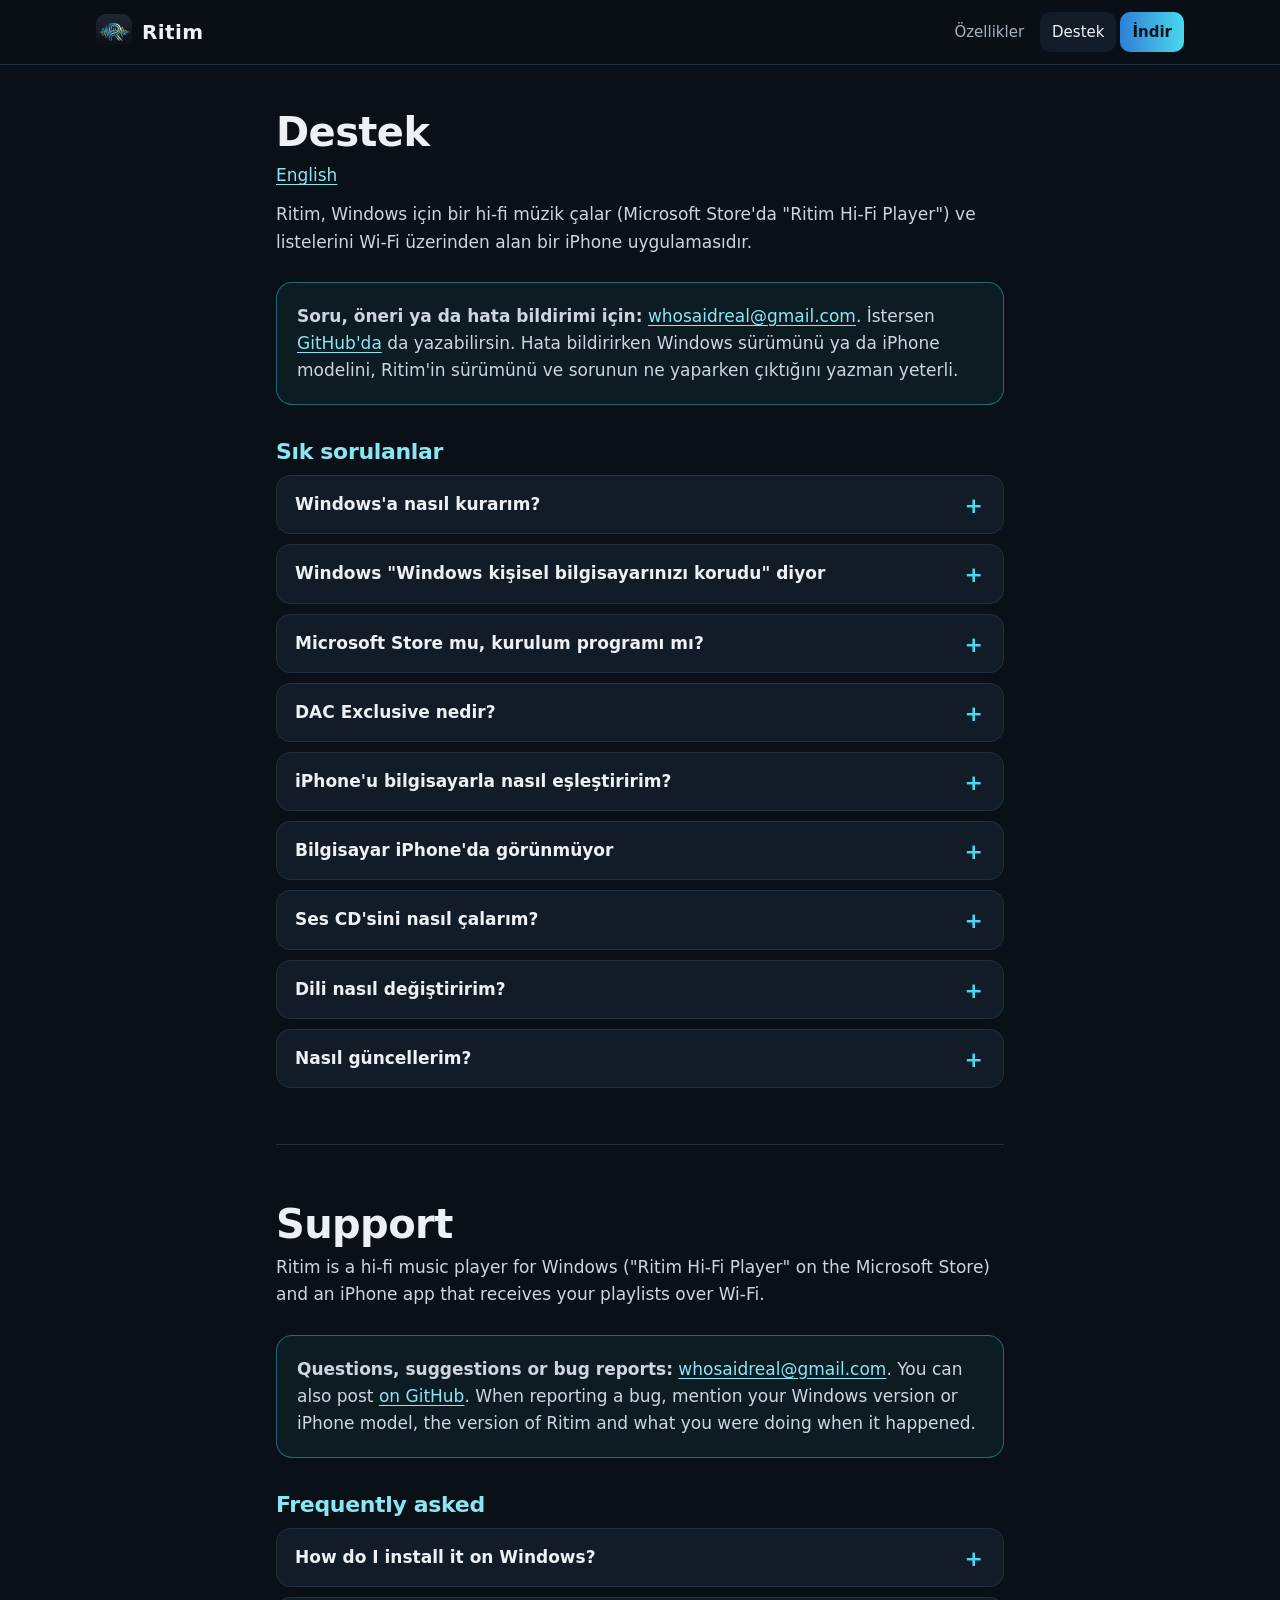
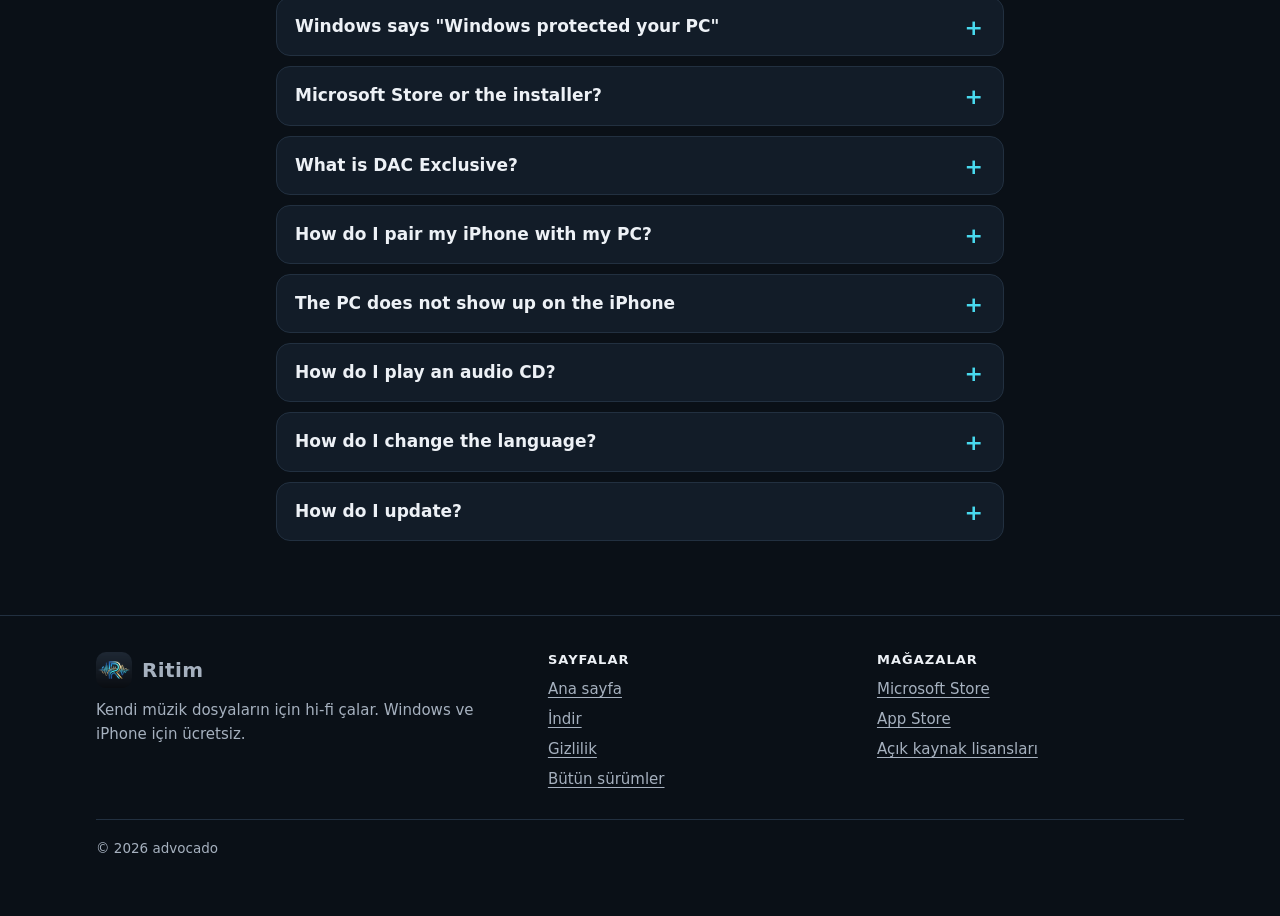
==== commit b9c41595: "Ritim 2.7.0: ses CD'leri Sayfalar ses CD'lerini anlatır: diskten dijital çalma, şarkı isimleri (CD-T" ====
--- a/destek.html
+++ b/destek.html
@@ -84,6 +84,15 @@
     </ul>
   </details>
   <details>
+    <summary>Ses CD'sini nasıl çalarım?</summary>
+    <p>CD'yi tak: Dosya ve Klasör düğmelerinin yanında CD düğmesi belirir, ona bas. ⋯ menüsünden "Ses CD'leri Ritim'le
+      açılsın"ı seçersen CD takınca Ritim kendiliğinden açılır; Dosya Gezgini'nde CD'ye sağ tıklayıp "Ritim ile çal"ı da
+      seçebilirsin. Şarkı isimleri diskte yazılı değilse Ritim ilk CD'de bir
+      kez sorar; izin verirsen isimleri MusicBrainz'den ve parçaların ses izinden (AcoustID) bulur. Kendi hazırladığın
+      CD'lerde bazı parçalar bulunamayabilir. Bu seçimi ⋯ menüsündeki "CD şarkı isimlerini internetten bul" ile
+      değiştirebilirsin.</p>
+  </details>
+  <details>
     <summary>Dili nasıl değiştiririm?</summary>
     <p>Windows'ta Ritim, Windows'un diline göre Türkçe ya da İngilizce açılır; ⋯ menüsü › Dil'den değiştirilebilir, bir
       sonraki açılışta geçerli olur. iPhone'da Ritim, telefon Türkçeyse Türkçe, başka bir dildeyse İngilizce açılır;
@@ -158,6 +167,15 @@
       </ul>
     </details>
     <details>
+      <summary>How do I play an audio CD?</summary>
+      <p>Insert the CD: a CD button appears next to Files and Folder; click it. Choose "Open audio CDs with Ritim" in the
+        ⋯ menu and Ritim opens by itself when you insert a CD; you can also right-click the CD in File Explorer and choose
+        "Play with Ritim". When the track names are not written on the disc, Ritim asks
+        once, at the first CD; if you allow it, it finds them on MusicBrainz and from the tracks' sound prints (AcoustID).
+        Some tracks on a CD you made yourself may not be found. You can change this choice with "Look up CD track names
+        online" in the ⋯ menu.</p>
+    </details>
+    <details>
       <summary>How do I change the language?</summary>
       <p>On Windows, Ritim opens in Turkish or English following the language of Windows; you can change it under the ⋯
         menu › Language, and it applies from the next start. On the iPhone, Ritim opens in Turkish when the phone is set
